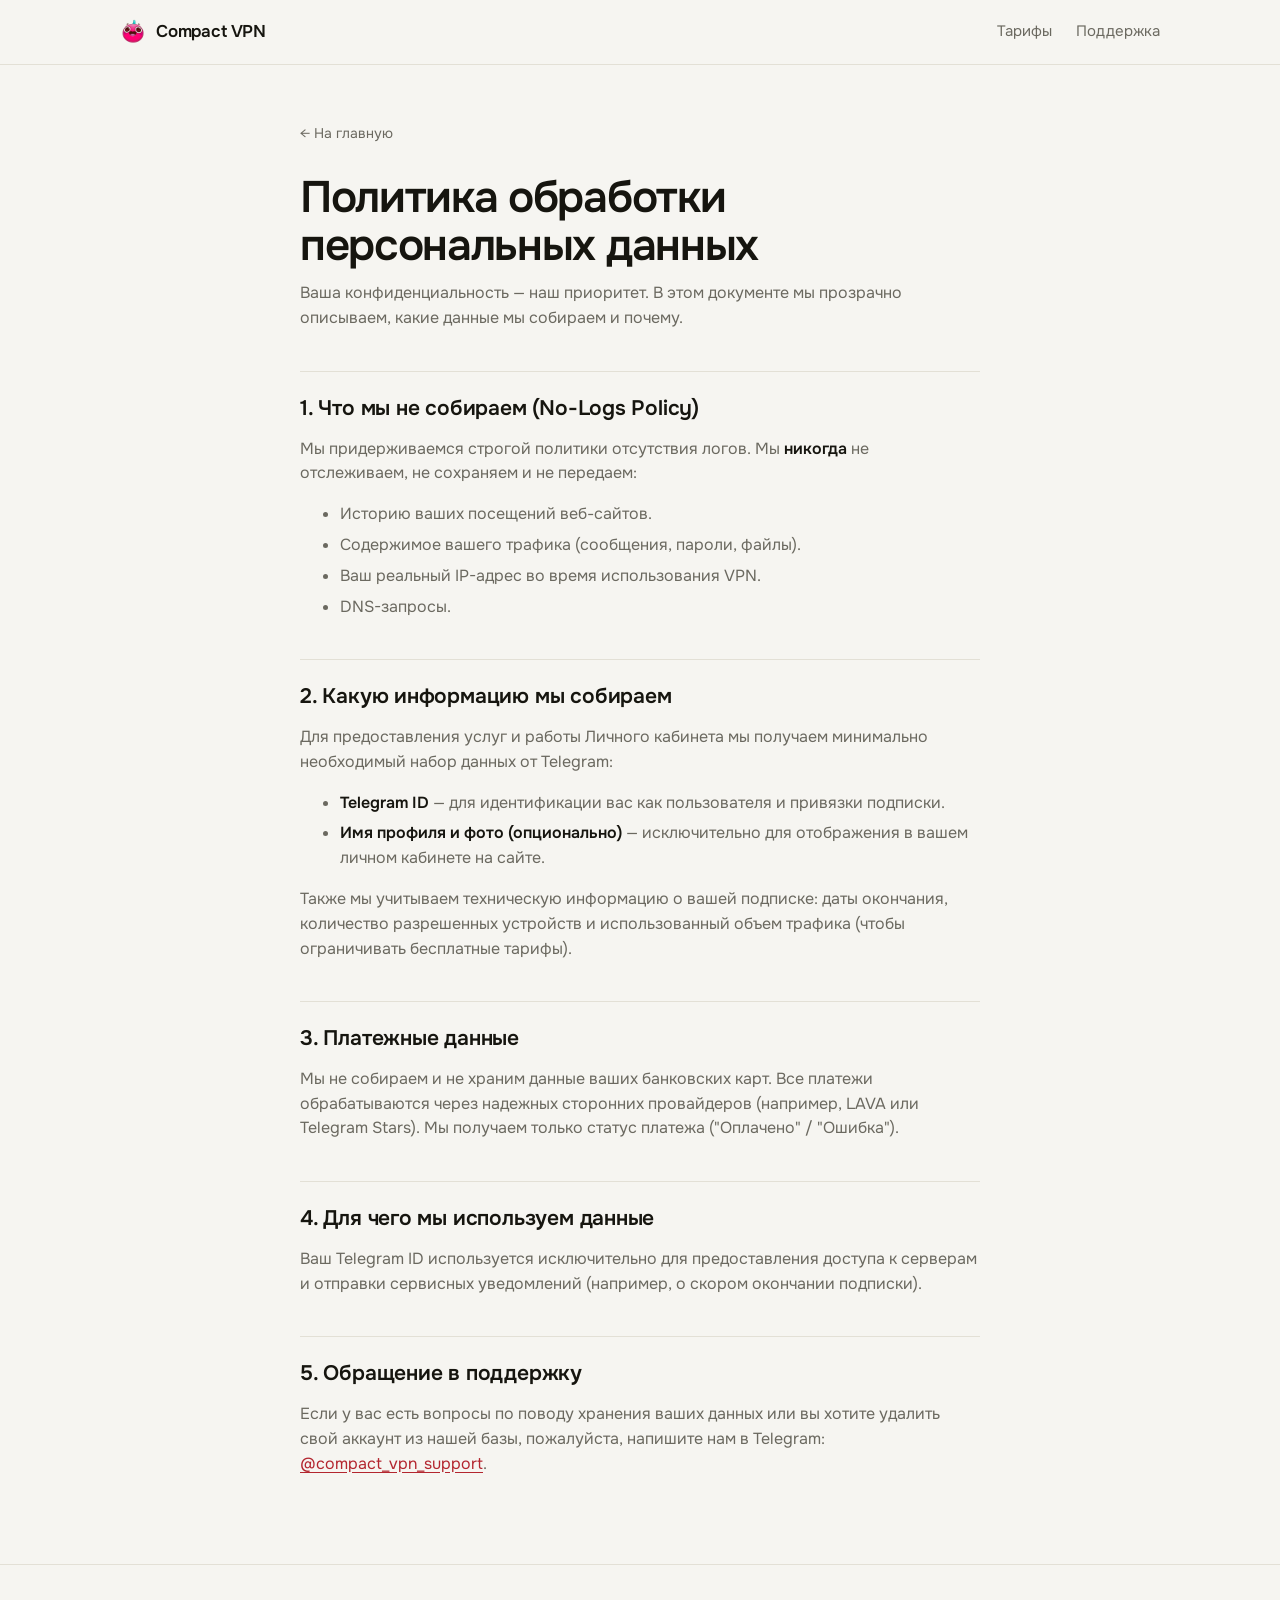
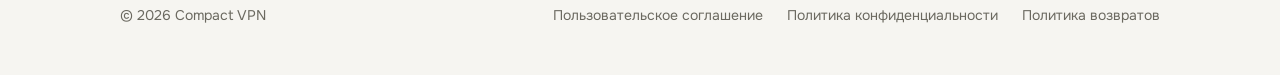
==== privacy.html @ b8360232 "Redesign site: calm neutral style instead of neon gradients Shared style.css, light/dark via system " ====
<!DOCTYPE html>
<html lang="ru">
<head>
    <meta charset="UTF-8">
    <meta name="viewport" content="width=device-width, initial-scale=1.0">
    <title>Политика обработки персональных данных — Compact VPN</title>
    <link rel="icon" type="image/png" href="favicon.png">
    <link rel="preconnect" href="https://fonts.googleapis.com">
    <link rel="preconnect" href="https://fonts.gstatic.com" crossorigin>
    <link href="https://fonts.googleapis.com/css2?family=Onest:wght@400;500;600&family=JetBrains+Mono:wght@500&display=swap" rel="stylesheet">
    <link rel="stylesheet" href="style.css?v=2">
</head>
<body>

    <header class="top">
        <div class="wrap">
            <a href="index.html" class="brand"><img src="favicon.png" alt="">Compact VPN</a>
            <nav class="nav">
                <a href="index.html#prices">Тарифы</a>
                <a href="https://t.me/compact_vpn_support">Поддержка</a>
            </nav>
        </div>
    </header>

    <main class="wrap doc">
        <a href="index.html" class="back">← На главную</a>
        <h1>Политика обработки персональных данных</h1>

                <p>Ваша конфиденциальность — наш приоритет. В этом документе мы прозрачно описываем, какие данные мы собираем и почему.</p>
                <h2>1. Что мы не собираем (No-Logs Policy)</h2>
                <p>Мы придерживаемся строгой политики отсутствия логов. Мы <strong>никогда</strong> не отслеживаем, не сохраняем и не передаем:</p>
                <ul>
                    <li>Историю ваших посещений веб-сайтов.</li>
                    <li>Содержимое вашего трафика (сообщения, пароли, файлы).</li>
                    <li>Ваш реальный IP-адрес во время использования VPN.</li>
                    <li>DNS-запросы.</li>
                </ul>
                <h2>2. Какую информацию мы собираем</h2>
                <p>Для предоставления услуг и работы Личного кабинета мы получаем минимально необходимый набор данных от Telegram:</p>
                <ul>
                    <li><strong>Telegram ID</strong> — для идентификации вас как пользователя и привязки подписки.</li>
                    <li><strong>Имя профиля и фото (опционально)</strong> — исключительно для отображения в вашем личном кабинете на сайте.</li>
                </ul>
                <p>Также мы учитываем техническую информацию о вашей подписке: даты окончания, количество разрешенных устройств и использованный объем трафика (чтобы ограничивать бесплатные тарифы).</p>
                <h2>3. Платежные данные</h2>
                <p>Мы не собираем и не храним данные ваших банковских карт. Все платежи обрабатываются через надежных сторонних провайдеров (например, LAVA или Telegram Stars). Мы получаем только статус платежа ("Оплачено" / "Ошибка").</p>
                <h2>4. Для чего мы используем данные</h2>
                <p>Ваш Telegram ID используется исключительно для предоставления доступа к серверам и отправки сервисных уведомлений (например, о скором окончании подписки).</p>
                <h2>5. Обращение в поддержку</h2>
                <p>Если у вас есть вопросы по поводу хранения ваших данных или вы хотите удалить свой аккаунт из нашей базы, пожалуйста, напишите нам в Telegram: <a href="https://t.me/compact_vpn_support">@compact_vpn_support</a>.</p>
    </main>

    <footer class="foot">
        <div class="wrap">
            <div>© 2026 Compact VPN</div>
            <nav>
                <a href="terms.html">Пользовательское соглашение</a>
                <a href="privacy.html">Политика конфиденциальности</a>
                <a href="refund.html">Политика возвратов</a>
            </nav>
        </div>
    </footer>
</body>
</html>
---- style.css ----
:root {
  --bg: #f6f5f1;
  --surface: #ffffff;
  --ink: #16150f;
  --muted: #6b6960;
  --line: #e3e0d6;
  --accent: #b3262f;
  --accent-soft: #f6e4e2;
  --ok: #2c7a4b;
  --bad: #b3262f;
  --radius: 14px;
  --font: "Onest", system-ui, -apple-system, "Segoe UI", sans-serif;
  --mono: "JetBrains Mono", ui-monospace, "SFMono-Regular", monospace;
  color-scheme: light;
}
@media (prefers-color-scheme: dark) {
  :root {
    --bg: #12120f;
    --surface: #1a1a16;
    --ink: #ecebe4;
    --muted: #9b988d;
    --line: #2c2b26;
    --accent: #e0545c;
    --accent-soft: #2d1a1a;
    --ok: #5fbb83;
    --bad: #e0545c;
    color-scheme: dark;
  }
}

* { box-sizing: border-box; }
html { -webkit-text-size-adjust: 100%; scroll-behavior: smooth; }
body {
  margin: 0;
  background: var(--bg);
  color: var(--ink);
  font: 400 16px/1.55 var(--font);
  -webkit-font-smoothing: antialiased;
}
a { color: inherit; }
img { display: block; }
::selection { background: var(--accent); color: #fff; }
:focus-visible { outline: 2px solid var(--accent); outline-offset: 2px; border-radius: 4px; }

.wrap { width: 100%; max-width: 1080px; margin: 0 auto; padding: 0 20px; }

/* Шапка */
.top { border-bottom: 1px solid var(--line); }
.top .wrap { display: flex; align-items: center; justify-content: space-between; height: 64px; gap: 16px; }
.brand { display: flex; align-items: center; gap: 10px; text-decoration: none; font-weight: 600; font-size: 17px; letter-spacing: -0.01em; white-space: nowrap; }
.brand img { width: 26px; height: 26px; border-radius: 7px; }
.nav { display: flex; gap: 24px; font-size: 15px; }
.nav a { text-decoration: none; color: var(--muted); transition: color .15s; }
.nav a:hover { color: var(--ink); }
@media (max-width: 560px) { .nav .hide-sm { display: none; } .nav { gap: 16px; } }

/* Кнопки */
.btn {
  display: inline-flex; align-items: center; justify-content: center; gap: 10px;
  height: 48px; padding: 0 22px; border-radius: 10px;
  font: 500 15px/1 var(--font); text-decoration: none; white-space: nowrap;
  border: 1px solid transparent; transition: background .15s, border-color .15s, color .15s;
}
.btn svg { width: 18px; height: 18px; flex: none; }
.btn-primary { background: var(--ink); color: var(--bg); }
.btn-primary:hover { background: var(--accent); color: #fff; }
.btn-ghost { border-color: var(--line); background: var(--surface); }
.btn-ghost:hover { border-color: var(--ink); }
.btn-block { width: 100%; }

/* Первый экран */
.hero { padding-top: 72px; padding-bottom: 64px; display: grid; grid-template-columns: 1.25fr 1fr; gap: 56px; align-items: end; }
.hero h1 { font-size: clamp(36px, 5.6vw, 60px); line-height: 1.04; letter-spacing: -0.035em; font-weight: 600; margin: 0 0 20px; }
.hero h1 em { font-style: normal; color: var(--accent); }
.lead { font-size: 18px; color: var(--muted); max-width: 34em; margin: 0 0 32px; }
.actions { display: flex; flex-wrap: wrap; gap: 12px; }
.meta { margin-top: 28px; font-size: 14px; color: var(--muted); display: flex; flex-wrap: wrap; gap: 6px 18px; }
.meta b { color: var(--ink); font-weight: 500; }

.steps { list-style: none; margin: 0; padding: 0; border-top: 1px solid var(--ink); }
.steps li { display: grid; grid-template-columns: 40px 1fr; padding: 18px 0; border-bottom: 1px solid var(--line); }
.steps .n { font: 500 13px/1.6 var(--mono); color: var(--accent); }
.steps h3 { margin: 0 0 2px; font-size: 16px; font-weight: 600; }
.steps p { margin: 0; color: var(--muted); font-size: 14px; }
.steps-title { font-size: 13px; text-transform: uppercase; letter-spacing: .08em; color: var(--muted); margin: 0 0 12px; font-weight: 500; }

@media (max-width: 860px) {
  .hero { grid-template-columns: 1fr; gap: 48px; padding-top: 48px; padding-bottom: 40px; }
  .actions .btn { flex: 1 1 200px; }
}

/* Разделы */
.section { padding: 64px 0; border-top: 1px solid var(--line); }
.section-head { display: flex; justify-content: space-between; align-items: end; gap: 24px; flex-wrap: wrap; margin-bottom: 32px; }
.section h2 { font-size: clamp(26px, 3.4vw, 36px); letter-spacing: -0.025em; line-height: 1.1; font-weight: 600; margin: 0 0 8px; }
.section-head p { margin: 0; color: var(--muted); }

/* Переключатель периода */
.seg { display: inline-flex; padding: 4px; background: var(--surface); border: 1px solid var(--line); border-radius: 12px; }
.seg button {
  font: 500 14px/1 var(--font); color: var(--muted); background: none; border: 0;
  padding: 10px 14px; border-radius: 8px; cursor: pointer; transition: background .15s, color .15s;
}
.seg button:hover { color: var(--ink); }
.seg button[aria-pressed="true"] { background: var(--ink); color: var(--bg); }
@media (max-width: 480px) { .seg { display: flex; width: 100%; } .seg button { flex: 1; padding: 10px 6px; } }

/* Тарифы */
.plans { display: grid; grid-template-columns: repeat(3, 1fr); background: var(--surface); border: 1px solid var(--line); border-radius: var(--radius); overflow: hidden; }
.plan { padding: 28px; display: flex; flex-direction: column; border-left: 1px solid var(--line); position: relative; }
.plan:first-child { border-left: 0; }
.plan.featured { box-shadow: inset 0 3px 0 var(--accent); }
.plan .tag { font-size: 13px; color: var(--muted); margin-bottom: 6px; display: flex; gap: 8px; align-items: center; }
.plan .tag .pill { background: var(--accent-soft); color: var(--accent); padding: 2px 8px; border-radius: 99px; font-size: 12px; font-weight: 500; }
.plan h3 { margin: 0 0 8px; font-size: 22px; font-weight: 600; letter-spacing: -0.01em; }
.plan .desc { color: var(--muted); font-size: 14px; margin: 0 0 28px; flex: 1; }
.price { display: flex; align-items: baseline; gap: 6px; }
.price .num { font: 500 44px/1 var(--mono); letter-spacing: -0.04em; transition: opacity .15s; }
.price .cur { font-size: 20px; font-weight: 500; }
.price-sub { font-size: 13px; color: var(--muted); margin: 8px 0 22px; min-height: 20px; }
.price-sub .save { color: var(--ok); font-weight: 500; }
@media (max-width: 820px) {
  .plans { grid-template-columns: 1fr; }
  .plan { border-left: 0; border-top: 1px solid var(--line); }
  .plan:first-child { border-top: 0; }
}

/* Статус серверов */
.status { background: var(--surface); border: 1px solid var(--line); border-radius: var(--radius); overflow: hidden; }
.status table { width: 100%; border-collapse: collapse; font-size: 14px; }
.status th { text-align: left; font-weight: 500; color: var(--muted); font-size: 12px; text-transform: uppercase; letter-spacing: .06em; padding: 14px 20px; border-bottom: 1px solid var(--line); }
.status td { padding: 16px 20px; border-bottom: 1px solid var(--line); vertical-align: middle; }
.status tr:last-child td { border-bottom: 0; }
.status .num { font-family: var(--mono); font-variant-numeric: tabular-nums; }
.status .r { text-align: right; }
.srv-name { font-weight: 500; font-size: 15px; }
.state { display: inline-flex; align-items: center; gap: 8px; font-size: 13px; }
.dot { width: 8px; height: 8px; border-radius: 50%; background: var(--ok); }
.state.off { color: var(--bad); }
.state.off .dot { background: var(--bad); }
.bar { display: flex; align-items: center; gap: 10px; }
.bar .track { width: 72px; height: 4px; background: var(--line); border-radius: 2px; overflow: hidden; }
.bar .fill { height: 100%; background: var(--ink); }
.row-off td:not(:first-child):not(:nth-child(2)) { opacity: .35; }
.status-note { padding: 28px 20px; color: var(--muted); font-size: 14px; text-align: center; }
.status-foot { margin-top: 12px; font-size: 13px; color: var(--muted); }
@media (max-width: 640px) {
  .status .hide-sm { display: none; }
  .status th, .status td { padding: 14px 16px; }
}

/* Преимущества */
.features { display: grid; grid-template-columns: repeat(3, 1fr); gap: 40px; }
.features h3 { font-size: 17px; font-weight: 600; margin: 0 0 8px; padding-top: 16px; border-top: 1px solid var(--ink); }
.features p { margin: 0; color: var(--muted); font-size: 15px; }
@media (max-width: 760px) { .features { grid-template-columns: 1fr; gap: 28px; } }

/* Подвал */
.foot { border-top: 1px solid var(--line); padding: 40px 0 48px; font-size: 14px; color: var(--muted); }
.foot .wrap { display: flex; justify-content: space-between; gap: 24px 40px; flex-wrap: wrap; }
.foot nav { display: flex; flex-wrap: wrap; gap: 8px 24px; }
.foot a { text-decoration: none; }
.foot a:hover { color: var(--ink); }

/* Юридические страницы */
.doc { max-width: 720px; padding: 56px 20px 72px; }
.doc .back { display: inline-block; font-size: 14px; color: var(--muted); text-decoration: none; margin-bottom: 28px; }
.doc .back:hover { color: var(--ink); }
.doc h1 { font-size: clamp(30px, 4.5vw, 44px); letter-spacing: -0.03em; line-height: 1.1; font-weight: 600; margin: 0 0 12px; }
.doc .updated { color: var(--muted); font-size: 14px; margin: 0 0 40px; }
.doc h2 { font-size: 21px; font-weight: 600; letter-spacing: -0.01em; margin: 40px 0 12px; padding-top: 20px; border-top: 1px solid var(--line); }
.doc h3 { font-size: 17px; font-weight: 600; margin: 24px 0 8px; }
.doc p, .doc ul, .doc ol { color: var(--muted); margin: 0 0 16px; }
.doc li { margin-bottom: 6px; }
.doc strong { color: var(--ink); font-weight: 600; }
.doc a { color: var(--accent); text-underline-offset: 3px; }

@media (prefers-reduced-motion: reduce) {
  * { transition: none !important; scroll-behavior: auto !important; }
}
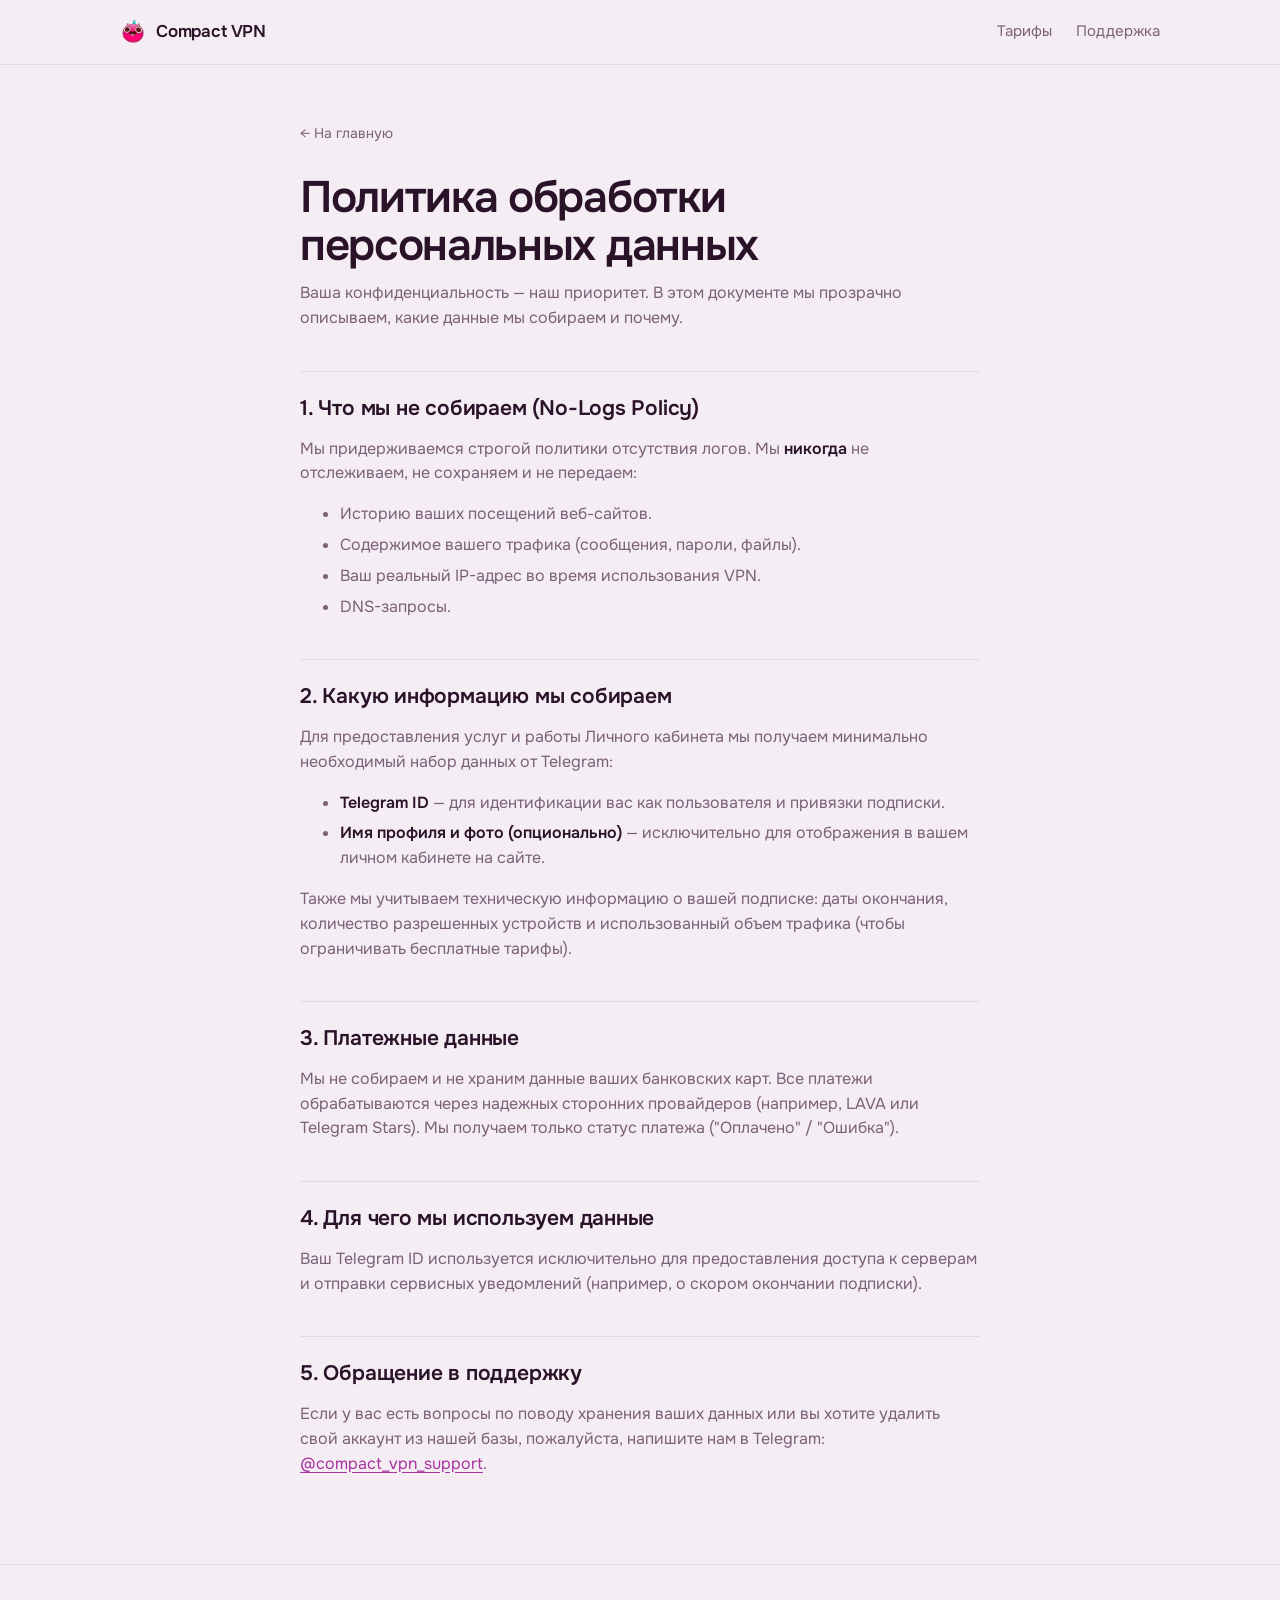
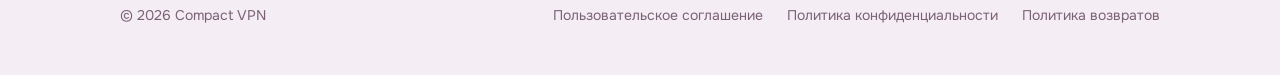
==== commit a433fec5: "Use brand pink/violet palette Co-Authored-By: Claude Opus 5.5 <noreply@anthropic.com>" ====
--- a/privacy.html
+++ b/privacy.html
@@ -8,7 +8,7 @@
     <link rel="preconnect" href="https://fonts.googleapis.com">
     <link rel="preconnect" href="https://fonts.gstatic.com" crossorigin>
     <link href="https://fonts.googleapis.com/css2?family=Onest:wght@400;500;600&family=JetBrains+Mono:wght@500&display=swap" rel="stylesheet">
-    <link rel="stylesheet" href="style.css?v=2">
+    <link rel="stylesheet" href="style.css?v=3">
 </head>
 <body>
 
--- a/style.css
+++ b/style.css
@@ -1,13 +1,19 @@
 :root {
-  --bg: #f6f5f1;
-  --surface: #ffffff;
-  --ink: #16150f;
-  --muted: #6b6960;
-  --line: #e3e0d6;
-  --accent: #b3262f;
-  --accent-soft: #f6e4e2;
+  --bg: #f5edf4;
+  --surface: #fdf8fc;
+  --ink: #2a1328;
+  --muted: #7a6177;
+  --line: #e8d6e5;
+  --accent: #a8329e;
+  --accent-hover: #8a2582;
+  --on-accent: #ffffff;
+  --accent-soft: #f3d9ee;
+  --violet: #6e43c4;
+  --plum: #2e1530;
+  --on-plum: #f8eaf5;
+  --plum-muted: #c3a6bf;
   --ok: #2c7a4b;
-  --bad: #b3262f;
+  --bad: #c0304f;
   --radius: 14px;
   --font: "Onest", system-ui, -apple-system, "Segoe UI", sans-serif;
   --mono: "JetBrains Mono", ui-monospace, "SFMono-Regular", monospace;
@@ -15,15 +21,21 @@
 }
 @media (prefers-color-scheme: dark) {
   :root {
-    --bg: #12120f;
-    --surface: #1a1a16;
-    --ink: #ecebe4;
-    --muted: #9b988d;
-    --line: #2c2b26;
-    --accent: #e0545c;
-    --accent-soft: #2d1a1a;
+    --bg: #170d19;
+    --surface: #211423;
+    --ink: #f4e7f2;
+    --muted: #ab91a7;
+    --line: #38233a;
+    --accent: #e070cf;
+    --accent-hover: #ec8fdd;
+    --on-accent: #1d0c1b;
+    --accent-soft: #3b1c38;
+    --violet: #a98af0;
+    --plum: #3a1d3e;
+    --on-plum: #f8eaf5;
+    --plum-muted: #c3a6bf;
     --ok: #5fbb83;
-    --bad: #e0545c;
+    --bad: #f0607e;
     color-scheme: dark;
   }
 }
@@ -62,8 +74,8 @@
   border: 1px solid transparent; transition: background .15s, border-color .15s, color .15s;
 }
 .btn svg { width: 18px; height: 18px; flex: none; }
-.btn-primary { background: var(--ink); color: var(--bg); }
-.btn-primary:hover { background: var(--accent); color: #fff; }
+.btn-primary { background: var(--accent); color: var(--on-accent); }
+.btn-primary:hover { background: var(--accent-hover); }
 .btn-ghost { border-color: var(--line); background: var(--surface); }
 .btn-ghost:hover { border-color: var(--ink); }
 .btn-block { width: 100%; }
@@ -77,9 +89,9 @@
 .meta { margin-top: 28px; font-size: 14px; color: var(--muted); display: flex; flex-wrap: wrap; gap: 6px 18px; }
 .meta b { color: var(--ink); font-weight: 500; }
 
-.steps { list-style: none; margin: 0; padding: 0; border-top: 1px solid var(--ink); }
+.steps { list-style: none; margin: 0; padding: 0; border-top: 2px solid var(--accent); }
 .steps li { display: grid; grid-template-columns: 40px 1fr; padding: 18px 0; border-bottom: 1px solid var(--line); }
-.steps .n { font: 500 13px/1.6 var(--mono); color: var(--accent); }
+.steps .n { font: 500 13px/1.6 var(--mono); color: var(--violet); }
 .steps h3 { margin: 0 0 2px; font-size: 16px; font-weight: 600; }
 .steps p { margin: 0; color: var(--muted); font-size: 14px; }
 .steps-title { font-size: 13px; text-transform: uppercase; letter-spacing: .08em; color: var(--muted); margin: 0 0 12px; font-weight: 500; }
@@ -102,14 +114,19 @@
   padding: 10px 14px; border-radius: 8px; cursor: pointer; transition: background .15s, color .15s;
 }
 .seg button:hover { color: var(--ink); }
-.seg button[aria-pressed="true"] { background: var(--ink); color: var(--bg); }
+.seg button[aria-pressed="true"] { background: var(--accent); color: var(--on-accent); }
 @media (max-width: 480px) { .seg { display: flex; width: 100%; } .seg button { flex: 1; padding: 10px 6px; } }
 
 /* Тарифы */
 .plans { display: grid; grid-template-columns: repeat(3, 1fr); background: var(--surface); border: 1px solid var(--line); border-radius: var(--radius); overflow: hidden; }
 .plan { padding: 28px; display: flex; flex-direction: column; border-left: 1px solid var(--line); position: relative; }
 .plan:first-child { border-left: 0; }
-.plan.featured { box-shadow: inset 0 3px 0 var(--accent); }
+.plan.featured { background: var(--plum); color: var(--on-plum); border-left-color: var(--plum); }
+.plan.featured .tag, .plan.featured .desc, .plan.featured .price-sub { color: var(--plum-muted); }
+.plan.featured .tag .pill { background: #e070cf; color: #1d0c1b; }
+.plan.featured .price-sub .save { color: #8be0a8; }
+.plan.featured .btn-primary { background: #e070cf; color: #1d0c1b; }
+.plan.featured .btn-primary:hover { background: #ec8fdd; }
 .plan .tag { font-size: 13px; color: var(--muted); margin-bottom: 6px; display: flex; gap: 8px; align-items: center; }
 .plan .tag .pill { background: var(--accent-soft); color: var(--accent); padding: 2px 8px; border-radius: 99px; font-size: 12px; font-weight: 500; }
 .plan h3 { margin: 0 0 8px; font-size: 22px; font-weight: 600; letter-spacing: -0.01em; }
@@ -140,7 +157,7 @@
 .state.off .dot { background: var(--bad); }
 .bar { display: flex; align-items: center; gap: 10px; }
 .bar .track { width: 72px; height: 4px; background: var(--line); border-radius: 2px; overflow: hidden; }
-.bar .fill { height: 100%; background: var(--ink); }
+.bar .fill { height: 100%; background: var(--accent); }
 .row-off td:not(:first-child):not(:nth-child(2)) { opacity: .35; }
 .status-note { padding: 28px 20px; color: var(--muted); font-size: 14px; text-align: center; }
 .status-foot { margin-top: 12px; font-size: 13px; color: var(--muted); }
@@ -151,7 +168,7 @@
 
 /* Преимущества */
 .features { display: grid; grid-template-columns: repeat(3, 1fr); gap: 40px; }
-.features h3 { font-size: 17px; font-weight: 600; margin: 0 0 8px; padding-top: 16px; border-top: 1px solid var(--ink); }
+.features h3 { font-size: 17px; font-weight: 600; margin: 0 0 8px; padding-top: 16px; border-top: 2px solid var(--accent); }
 .features p { margin: 0; color: var(--muted); font-size: 15px; }
 @media (max-width: 760px) { .features { grid-template-columns: 1fr; gap: 28px; } }
 
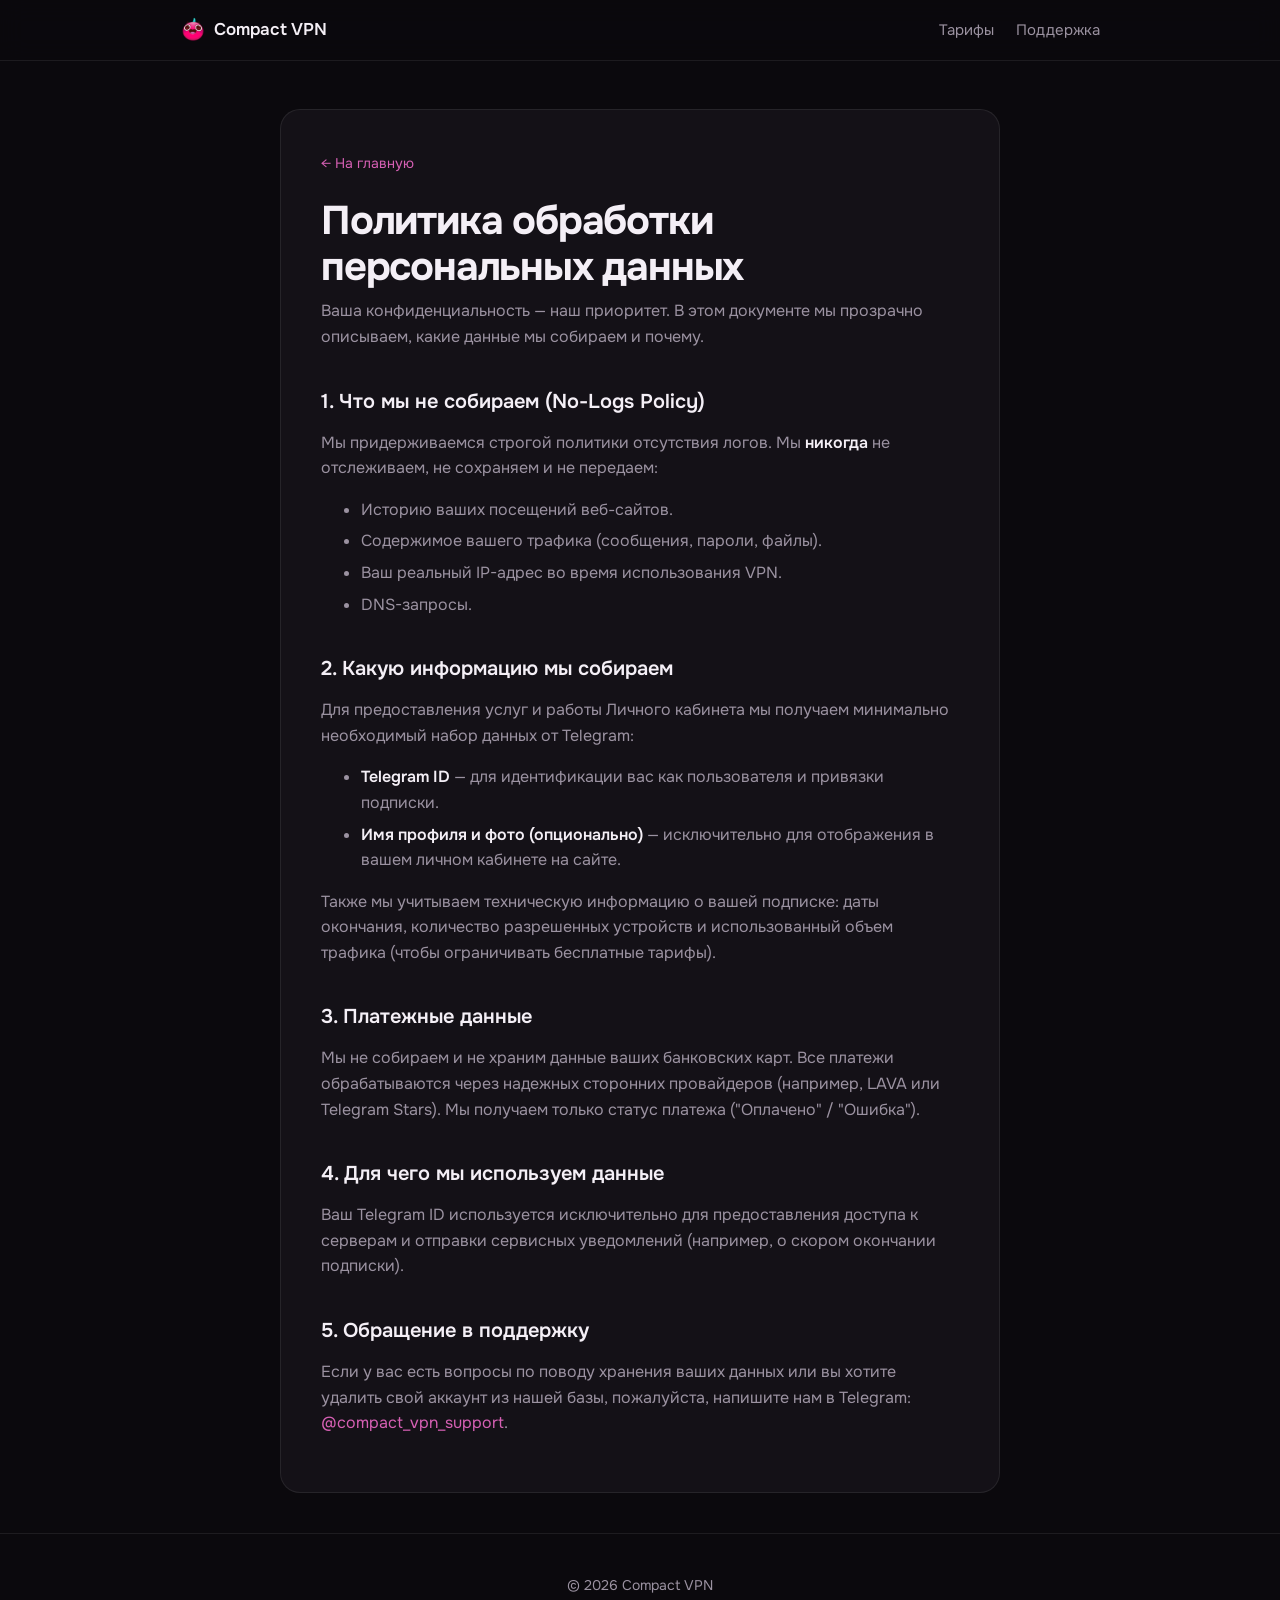
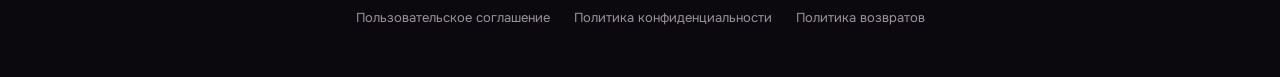
==== commit e9a91eed: "Back to the original dark layout, cleaned up Co-Authored-By: Claude Opus 5.5 <noreply@anthropic.com>" ====
--- a/privacy.html
+++ b/privacy.html
@@ -7,8 +7,8 @@
     <link rel="icon" type="image/png" href="favicon.png">
     <link rel="preconnect" href="https://fonts.googleapis.com">
     <link rel="preconnect" href="https://fonts.gstatic.com" crossorigin>
-    <link href="https://fonts.googleapis.com/css2?family=Onest:wght@400;500;600&family=JetBrains+Mono:wght@500&display=swap" rel="stylesheet">
-    <link rel="stylesheet" href="style.css?v=3">
+    <link href="https://fonts.googleapis.com/css2?family=Onest:wght@400;500;600;700&display=swap" rel="stylesheet">
+    <link rel="stylesheet" href="style.css?v=5">
 </head>
 <body>
 
@@ -22,7 +22,8 @@
         </div>
     </header>
 
-    <main class="wrap doc">
+    <main class="wrap">
+    <article class="card doc">
         <a href="index.html" class="back">← На главную</a>
         <h1>Политика обработки персональных данных</h1>
 
@@ -48,16 +49,17 @@
                 <p>Ваш Telegram ID используется исключительно для предоставления доступа к серверам и отправки сервисных уведомлений (например, о скором окончании подписки).</p>
                 <h2>5. Обращение в поддержку</h2>
                 <p>Если у вас есть вопросы по поводу хранения ваших данных или вы хотите удалить свой аккаунт из нашей базы, пожалуйста, напишите нам в Telegram: <a href="https://t.me/compact_vpn_support">@compact_vpn_support</a>.</p>
+    </article>
     </main>
 
     <footer class="foot">
         <div class="wrap">
             <div>© 2026 Compact VPN</div>
-            <nav>
+            <div class="links small">
                 <a href="terms.html">Пользовательское соглашение</a>
                 <a href="privacy.html">Политика конфиденциальности</a>
                 <a href="refund.html">Политика возвратов</a>
-            </nav>
+            </div>
         </div>
     </footer>
 </body>
--- a/style.css
+++ b/style.css
@@ -1,197 +1,148 @@
 :root {
-  --bg: #f5edf4;
-  --surface: #fdf8fc;
-  --ink: #2a1328;
-  --muted: #7a6177;
-  --line: #e8d6e5;
-  --accent: #a8329e;
-  --accent-hover: #8a2582;
+  --bg: #0b090d;
+  --surface: #141117;
+  --surface-2: #1b171f;
+  --line: rgba(255, 255, 255, 0.08);
+  --text: #f4eff6;
+  --muted: #9b92a1;
+  --accent: #d660b4;
+  --accent-hover: #e27ac4;
   --on-accent: #ffffff;
-  --accent-soft: #f3d9ee;
-  --violet: #6e43c4;
-  --plum: #2e1530;
-  --on-plum: #f8eaf5;
-  --plum-muted: #c3a6bf;
-  --ok: #2c7a4b;
-  --bad: #c0304f;
-  --radius: 14px;
+  --ok: #4ccf86;
+  --bad: #f2617a;
   --font: "Onest", system-ui, -apple-system, "Segoe UI", sans-serif;
-  --mono: "JetBrains Mono", ui-monospace, "SFMono-Regular", monospace;
-  color-scheme: light;
-}
-@media (prefers-color-scheme: dark) {
-  :root {
-    --bg: #170d19;
-    --surface: #211423;
-    --ink: #f4e7f2;
-    --muted: #ab91a7;
-    --line: #38233a;
-    --accent: #e070cf;
-    --accent-hover: #ec8fdd;
-    --on-accent: #1d0c1b;
-    --accent-soft: #3b1c38;
-    --violet: #a98af0;
-    --plum: #3a1d3e;
-    --on-plum: #f8eaf5;
-    --plum-muted: #c3a6bf;
-    --ok: #5fbb83;
-    --bad: #f0607e;
-    color-scheme: dark;
-  }
+  color-scheme: dark;
 }
 
 * { box-sizing: border-box; }
-html { -webkit-text-size-adjust: 100%; scroll-behavior: smooth; }
+html { scroll-behavior: smooth; -webkit-text-size-adjust: 100%; }
 body {
   margin: 0;
   background: var(--bg);
-  color: var(--ink);
-  font: 400 16px/1.55 var(--font);
+  color: var(--text);
+  font: 400 16px/1.6 var(--font);
   -webkit-font-smoothing: antialiased;
+  overflow-x: hidden;
 }
-a { color: inherit; }
-img { display: block; }
+a { color: inherit; text-decoration: none; }
 ::selection { background: var(--accent); color: #fff; }
-:focus-visible { outline: 2px solid var(--accent); outline-offset: 2px; border-radius: 4px; }
+:focus-visible { outline: 2px solid var(--accent); outline-offset: 2px; border-radius: 6px; }
 
-.wrap { width: 100%; max-width: 1080px; margin: 0 auto; padding: 0 20px; }
+.wrap { max-width: 960px; margin: 0 auto; padding: 0 20px; }
 
 /* Шапка */
-.top { border-bottom: 1px solid var(--line); }
-.top .wrap { display: flex; align-items: center; justify-content: space-between; height: 64px; gap: 16px; }
-.brand { display: flex; align-items: center; gap: 10px; text-decoration: none; font-weight: 600; font-size: 17px; letter-spacing: -0.01em; white-space: nowrap; }
-.brand img { width: 26px; height: 26px; border-radius: 7px; }
-.nav { display: flex; gap: 24px; font-size: 15px; }
-.nav a { text-decoration: none; color: var(--muted); transition: color .15s; }
-.nav a:hover { color: var(--ink); }
-@media (max-width: 560px) { .nav .hide-sm { display: none; } .nav { gap: 16px; } }
+.top { position: sticky; top: 0; z-index: 10; background: rgba(11, 9, 13, 0.85); backdrop-filter: saturate(140%) blur(12px); -webkit-backdrop-filter: saturate(140%) blur(12px); border-bottom: 1px solid var(--line); }
+.top .wrap { display: flex; align-items: center; justify-content: space-between; height: 60px; gap: 16px; }
+.brand { display: flex; align-items: center; gap: 8px; font-weight: 600; font-size: 17px; white-space: nowrap; }
+.nav { display: flex; gap: 22px; font-size: 15px; }
+.nav a { color: var(--muted); transition: color .15s; }
+.nav a:hover { color: var(--text); }
+@media (max-width: 520px) { .nav .hide-sm { display: none; } .nav { gap: 16px; } }
 
 /* Кнопки */
 .btn {
   display: inline-flex; align-items: center; justify-content: center; gap: 10px;
-  height: 48px; padding: 0 22px; border-radius: 10px;
-  font: 500 15px/1 var(--font); text-decoration: none; white-space: nowrap;
-  border: 1px solid transparent; transition: background .15s, border-color .15s, color .15s;
+  height: 52px; padding: 0 24px; border-radius: 14px; border: 1px solid transparent;
+  font: 600 15px/1 var(--font); white-space: nowrap; cursor: pointer;
+  transition: background .15s, border-color .15s;
 }
-.btn svg { width: 18px; height: 18px; flex: none; }
-.btn-primary { background: var(--accent); color: var(--on-accent); }
-.btn-primary:hover { background: var(--accent-hover); }
-.btn-ghost { border-color: var(--line); background: var(--surface); }
-.btn-ghost:hover { border-color: var(--ink); }
+.btn svg { width: 20px; height: 20px; flex: none; }
+.btn-accent { background: var(--accent); color: var(--on-accent); }
+.btn-accent:hover { background: var(--accent-hover); }
+.btn-soft { background: var(--surface-2); border-color: var(--line); color: var(--text); }
+.btn-soft:hover { border-color: rgba(255, 255, 255, 0.2); }
 .btn-block { width: 100%; }
 
 /* Первый экран */
-.hero { padding-top: 72px; padding-bottom: 64px; display: grid; grid-template-columns: 1.25fr 1fr; gap: 56px; align-items: end; }
-.hero h1 { font-size: clamp(36px, 5.6vw, 60px); line-height: 1.04; letter-spacing: -0.035em; font-weight: 600; margin: 0 0 20px; }
-.hero h1 em { font-style: normal; color: var(--accent); }
-.lead { font-size: 18px; color: var(--muted); max-width: 34em; margin: 0 0 32px; }
-.actions { display: flex; flex-wrap: wrap; gap: 12px; }
-.meta { margin-top: 28px; font-size: 14px; color: var(--muted); display: flex; flex-wrap: wrap; gap: 6px 18px; }
-.meta b { color: var(--ink); font-weight: 500; }
-
-.steps { list-style: none; margin: 0; padding: 0; border-top: 2px solid var(--accent); }
-.steps li { display: grid; grid-template-columns: 40px 1fr; padding: 18px 0; border-bottom: 1px solid var(--line); }
-.steps .n { font: 500 13px/1.6 var(--mono); color: var(--violet); }
-.steps h3 { margin: 0 0 2px; font-size: 16px; font-weight: 600; }
-.steps p { margin: 0; color: var(--muted); font-size: 14px; }
-.steps-title { font-size: 13px; text-transform: uppercase; letter-spacing: .08em; color: var(--muted); margin: 0 0 12px; font-weight: 500; }
-
-@media (max-width: 860px) {
-  .hero { grid-template-columns: 1fr; gap: 48px; padding-top: 48px; padding-bottom: 40px; }
-  .actions .btn { flex: 1 1 200px; }
+.hero { text-align: center; padding: 96px 0 72px; }
+.badge { display: inline-flex; align-items: center; gap: 8px; padding: 6px 14px; border: 1px solid var(--line); border-radius: 99px; font-size: 14px; color: var(--muted); margin-bottom: 28px; }
+.badge .dot { width: 7px; height: 7px; border-radius: 50%; background: var(--ok); }
+.hero h1 { font-size: clamp(36px, 7vw, 64px); line-height: 1.06; letter-spacing: -0.035em; font-weight: 700; margin: 0 0 20px; }
+.hero h1 span { color: var(--accent); }
+.hero p { color: var(--muted); font-size: 17px; max-width: 520px; margin: 0 auto 36px; }
+.hero .actions { display: flex; justify-content: center; gap: 12px; flex-wrap: wrap; }
+@media (max-width: 520px) {
+  .hero { padding: 64px 0 56px; }
+  .hero .actions .btn { width: 100%; }
 }
 
 /* Разделы */
-.section { padding: 64px 0; border-top: 1px solid var(--line); }
-.section-head { display: flex; justify-content: space-between; align-items: end; gap: 24px; flex-wrap: wrap; margin-bottom: 32px; }
-.section h2 { font-size: clamp(26px, 3.4vw, 36px); letter-spacing: -0.025em; line-height: 1.1; font-weight: 600; margin: 0 0 8px; }
-.section-head p { margin: 0; color: var(--muted); }
+.section { padding: 56px 0; }
+.section-head { text-align: center; margin-bottom: 32px; }
+.section-head h2 { font-size: clamp(26px, 4vw, 34px); letter-spacing: -0.025em; line-height: 1.15; font-weight: 700; margin: 0 0 8px; }
+.section-head p { color: var(--muted); margin: 0; font-size: 15px; }
+
+.card { background: var(--surface); border: 1px solid var(--line); border-radius: 20px; }
 
 /* Переключатель периода */
-.seg { display: inline-flex; padding: 4px; background: var(--surface); border: 1px solid var(--line); border-radius: 12px; }
-.seg button {
-  font: 500 14px/1 var(--font); color: var(--muted); background: none; border: 0;
-  padding: 10px 14px; border-radius: 8px; cursor: pointer; transition: background .15s, color .15s;
-}
-.seg button:hover { color: var(--ink); }
-.seg button[aria-pressed="true"] { background: var(--accent); color: var(--on-accent); }
-@media (max-width: 480px) { .seg { display: flex; width: 100%; } .seg button { flex: 1; padding: 10px 6px; } }
+.seg { display: inline-flex; margin-top: 24px; padding: 4px; background: var(--surface); border: 1px solid var(--line); border-radius: 14px; }
+.seg button { font: 500 14px/1 var(--font); color: var(--muted); background: none; border: 0; padding: 10px 16px; border-radius: 10px; cursor: pointer; transition: background .15s, color .15s; }
+.seg button:hover { color: var(--text); }
+.seg button[aria-pressed="true"] { background: var(--surface-2); color: var(--text); box-shadow: inset 0 0 0 1px rgba(255, 255, 255, 0.1); }
+@media (max-width: 420px) { .seg button { padding: 10px 11px; } }
 
 /* Тарифы */
-.plans { display: grid; grid-template-columns: repeat(3, 1fr); background: var(--surface); border: 1px solid var(--line); border-radius: var(--radius); overflow: hidden; }
-.plan { padding: 28px; display: flex; flex-direction: column; border-left: 1px solid var(--line); position: relative; }
-.plan:first-child { border-left: 0; }
-.plan.featured { background: var(--plum); color: var(--on-plum); border-left-color: var(--plum); }
-.plan.featured .tag, .plan.featured .desc, .plan.featured .price-sub { color: var(--plum-muted); }
-.plan.featured .tag .pill { background: #e070cf; color: #1d0c1b; }
-.plan.featured .price-sub .save { color: #8be0a8; }
-.plan.featured .btn-primary { background: #e070cf; color: #1d0c1b; }
-.plan.featured .btn-primary:hover { background: #ec8fdd; }
-.plan .tag { font-size: 13px; color: var(--muted); margin-bottom: 6px; display: flex; gap: 8px; align-items: center; }
-.plan .tag .pill { background: var(--accent-soft); color: var(--accent); padding: 2px 8px; border-radius: 99px; font-size: 12px; font-weight: 500; }
-.plan h3 { margin: 0 0 8px; font-size: 22px; font-weight: 600; letter-spacing: -0.01em; }
+.plans { display: grid; grid-template-columns: repeat(3, 1fr); gap: 16px; align-items: stretch; }
+.plan { padding: 28px; display: flex; flex-direction: column; position: relative; }
+.plan.featured { border-color: var(--accent); }
+.plan .flag { position: absolute; top: -12px; left: 28px; background: var(--accent); color: #fff; font-size: 12px; font-weight: 600; padding: 4px 10px; border-radius: 99px; }
+.plan h3 { margin: 0 0 6px; font-size: 20px; font-weight: 600; }
 .plan .desc { color: var(--muted); font-size: 14px; margin: 0 0 28px; flex: 1; }
-.price { display: flex; align-items: baseline; gap: 6px; }
-.price .num { font: 500 44px/1 var(--mono); letter-spacing: -0.04em; transition: opacity .15s; }
-.price .cur { font-size: 20px; font-weight: 500; }
-.price-sub { font-size: 13px; color: var(--muted); margin: 8px 0 22px; min-height: 20px; }
-.price-sub .save { color: var(--ok); font-weight: 500; }
-@media (max-width: 820px) {
-  .plans { grid-template-columns: 1fr; }
-  .plan { border-left: 0; border-top: 1px solid var(--line); }
-  .plan:first-child { border-top: 0; }
-}
+.price { display: flex; align-items: baseline; gap: 6px; margin-bottom: 24px; }
+.price .num { font-size: 44px; font-weight: 700; letter-spacing: -0.03em; line-height: 1; transition: opacity .15s; }
+.price .cur { font-size: 20px; font-weight: 600; }
+.price .per { color: var(--muted); font-size: 14px; margin-left: 4px; }
+@media (max-width: 760px) { .plans { grid-template-columns: 1fr; gap: 24px; } }
 
-/* Статус серверов */
-.status { background: var(--surface); border: 1px solid var(--line); border-radius: var(--radius); overflow: hidden; }
-.status table { width: 100%; border-collapse: collapse; font-size: 14px; }
-.status th { text-align: left; font-weight: 500; color: var(--muted); font-size: 12px; text-transform: uppercase; letter-spacing: .06em; padding: 14px 20px; border-bottom: 1px solid var(--line); }
-.status td { padding: 16px 20px; border-bottom: 1px solid var(--line); vertical-align: middle; }
-.status tr:last-child td { border-bottom: 0; }
-.status .num { font-family: var(--mono); font-variant-numeric: tabular-nums; }
-.status .r { text-align: right; }
-.srv-name { font-weight: 500; font-size: 15px; }
-.state { display: inline-flex; align-items: center; gap: 8px; font-size: 13px; }
-.dot { width: 8px; height: 8px; border-radius: 50%; background: var(--ok); }
+/* Серверы */
+.servers { display: grid; grid-template-columns: repeat(2, 1fr); gap: 12px; }
+.srv { padding: 20px; }
+.srv-head { display: flex; justify-content: space-between; align-items: center; margin-bottom: 16px; }
+.srv-name { font-weight: 600; }
+.state { display: inline-flex; align-items: center; gap: 6px; font-size: 13px; color: var(--ok); }
+.state::before { content: ""; width: 7px; height: 7px; border-radius: 50%; background: currentColor; }
 .state.off { color: var(--bad); }
-.state.off .dot { background: var(--bad); }
-.bar { display: flex; align-items: center; gap: 10px; }
-.bar .track { width: 72px; height: 4px; background: var(--line); border-radius: 2px; overflow: hidden; }
-.bar .fill { height: 100%; background: var(--accent); }
-.row-off td:not(:first-child):not(:nth-child(2)) { opacity: .35; }
-.status-note { padding: 28px 20px; color: var(--muted); font-size: 14px; text-align: center; }
-.status-foot { margin-top: 12px; font-size: 13px; color: var(--muted); }
-@media (max-width: 640px) {
-  .status .hide-sm { display: none; }
-  .status th, .status td { padding: 14px 16px; }
-}
+.srv.off .metrics { opacity: .35; }
+.metric { margin-bottom: 12px; }
+.metric-top { display: flex; justify-content: space-between; font-size: 13px; color: var(--muted); margin-bottom: 6px; }
+.track { height: 4px; background: rgba(255, 255, 255, 0.08); border-radius: 2px; overflow: hidden; }
+.fill { height: 100%; background: var(--accent); border-radius: 2px; transition: width .6s; }
+.conn { display: flex; justify-content: space-between; font-size: 13px; color: var(--muted); padding-top: 4px; }
+.conn b { color: var(--text); font-weight: 600; }
+.servers-note { grid-column: 1 / -1; padding: 40px 20px; text-align: center; color: var(--muted); font-size: 14px; }
+@media (max-width: 640px) { .servers { grid-template-columns: 1fr; } }
 
 /* Преимущества */
-.features { display: grid; grid-template-columns: repeat(3, 1fr); gap: 40px; }
-.features h3 { font-size: 17px; font-weight: 600; margin: 0 0 8px; padding-top: 16px; border-top: 2px solid var(--accent); }
-.features p { margin: 0; color: var(--muted); font-size: 15px; }
-@media (max-width: 760px) { .features { grid-template-columns: 1fr; gap: 28px; } }
+.features { display: grid; grid-template-columns: repeat(3, 1fr); gap: 16px; }
+.feature { padding: 24px; }
+.feature h3 { margin: 0 0 8px; font-size: 17px; font-weight: 600; }
+.feature p { margin: 0; color: var(--muted); font-size: 14px; }
+@media (max-width: 760px) { .features { grid-template-columns: 1fr; } }
 
 /* Подвал */
-.foot { border-top: 1px solid var(--line); padding: 40px 0 48px; font-size: 14px; color: var(--muted); }
-.foot .wrap { display: flex; justify-content: space-between; gap: 24px 40px; flex-wrap: wrap; }
-.foot nav { display: flex; flex-wrap: wrap; gap: 8px 24px; }
-.foot a { text-decoration: none; }
-.foot a:hover { color: var(--ink); }
+.foot { margin-top: 40px; padding: 40px 0 48px; border-top: 1px solid var(--line); text-align: center; font-size: 14px; color: var(--muted); }
+.foot .links { display: flex; justify-content: center; flex-wrap: wrap; gap: 8px 24px; margin-top: 12px; }
+.foot .links.small { font-size: 13px; }
+.foot a:hover { color: var(--text); }
 
 /* Юридические страницы */
-.doc { max-width: 720px; padding: 56px 20px 72px; }
-.doc .back { display: inline-block; font-size: 14px; color: var(--muted); text-decoration: none; margin-bottom: 28px; }
-.doc .back:hover { color: var(--ink); }
-.doc h1 { font-size: clamp(30px, 4.5vw, 44px); letter-spacing: -0.03em; line-height: 1.1; font-weight: 600; margin: 0 0 12px; }
-.doc .updated { color: var(--muted); font-size: 14px; margin: 0 0 40px; }
-.doc h2 { font-size: 21px; font-weight: 600; letter-spacing: -0.01em; margin: 40px 0 12px; padding-top: 20px; border-top: 1px solid var(--line); }
+.doc { max-width: 720px; margin: 48px auto 0; padding: 40px; }
+.doc h1 { font-size: clamp(28px, 4.5vw, 40px); letter-spacing: -0.03em; line-height: 1.15; font-weight: 700; margin: 0 0 8px; }
+.doc .updated { color: var(--muted); font-size: 14px; margin: 0 0 32px; }
+.doc h2 { font-size: 20px; font-weight: 600; margin: 36px 0 12px; }
 .doc h3 { font-size: 17px; font-weight: 600; margin: 24px 0 8px; }
 .doc p, .doc ul, .doc ol { color: var(--muted); margin: 0 0 16px; }
 .doc li { margin-bottom: 6px; }
-.doc strong { color: var(--ink); font-weight: 600; }
-.doc a { color: var(--accent); text-underline-offset: 3px; }
+.doc strong { color: var(--text); font-weight: 600; }
+.doc a { color: var(--accent); }
+.doc a:hover { text-decoration: underline; }
+@media (max-width: 560px) { .doc { padding: 24px 20px; margin-top: 24px; border-radius: 16px; } }
 
 @media (prefers-reduced-motion: reduce) {
   * { transition: none !important; scroll-behavior: auto !important; }
 }
+.back { display: inline-block; margin: 32px 0 0; font-size: 14px; color: var(--muted); }
+.back:hover { color: var(--text); }
+.doc + .back, main > .back { margin-bottom: 0; }
+.doc .back { margin: 0 0 24px; }
+.brand img { width: 26px; height: 26px; border-radius: 7px; }
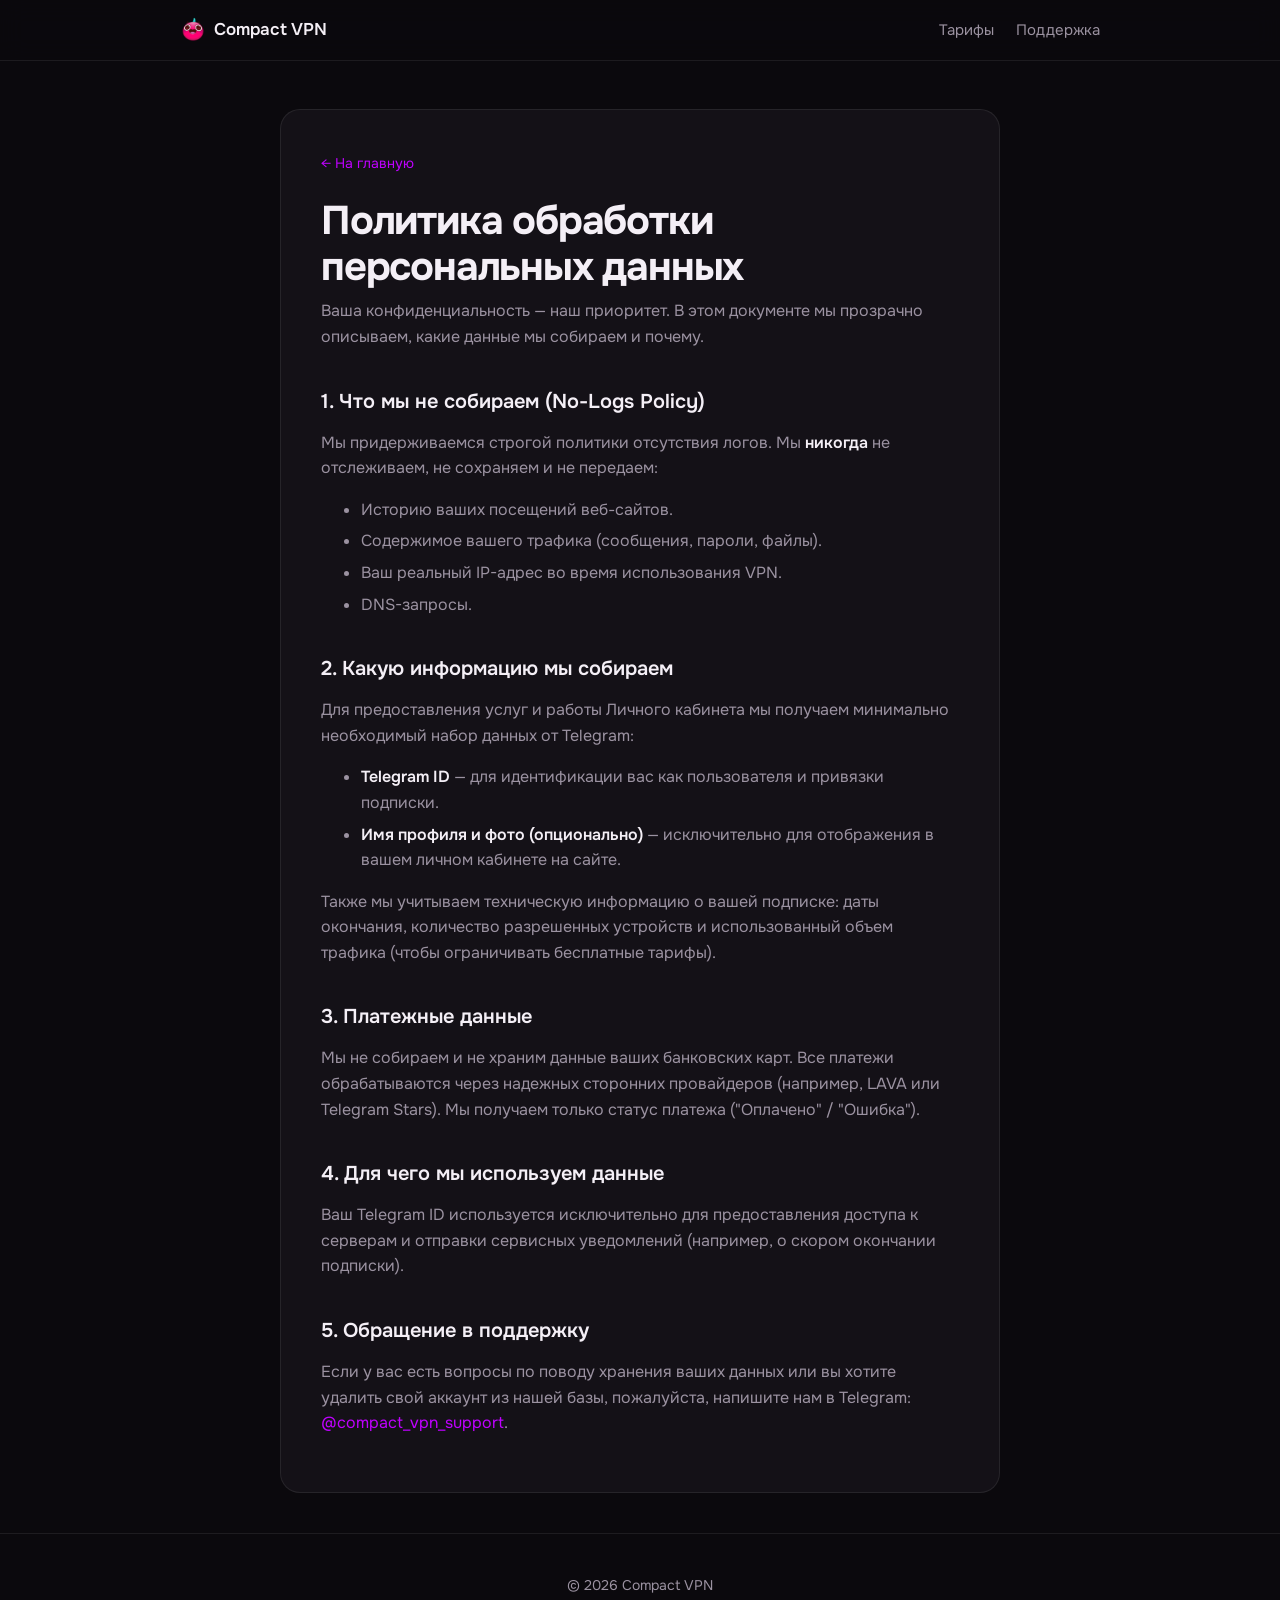
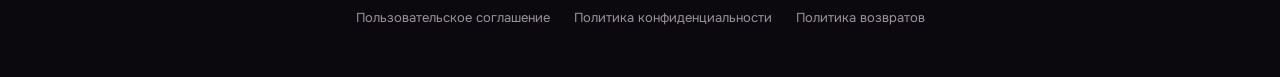
==== commit ffe91b14: "Accent: electric purple Co-Authored-By: Claude Opus 5.5 <noreply@anthropic.com>" ====
--- a/privacy.html
+++ b/privacy.html
@@ -8,7 +8,7 @@
     <link rel="preconnect" href="https://fonts.googleapis.com">
     <link rel="preconnect" href="https://fonts.gstatic.com" crossorigin>
     <link href="https://fonts.googleapis.com/css2?family=Onest:wght@400;500;600;700&display=swap" rel="stylesheet">
-    <link rel="stylesheet" href="style.css?v=5">
+    <link rel="stylesheet" href="style.css?v=6">
 </head>
 <body>
 
--- a/style.css
+++ b/style.css
@@ -5,8 +5,8 @@
   --line: rgba(255, 255, 255, 0.08);
   --text: #f4eff6;
   --muted: #9b92a1;
-  --accent: #d660b4;
-  --accent-hover: #e27ac4;
+  --accent: #bf00ff;
+  --accent-hover: #cc33ff;
   --on-accent: #ffffff;
   --ok: #4ccf86;
   --bad: #f2617a;
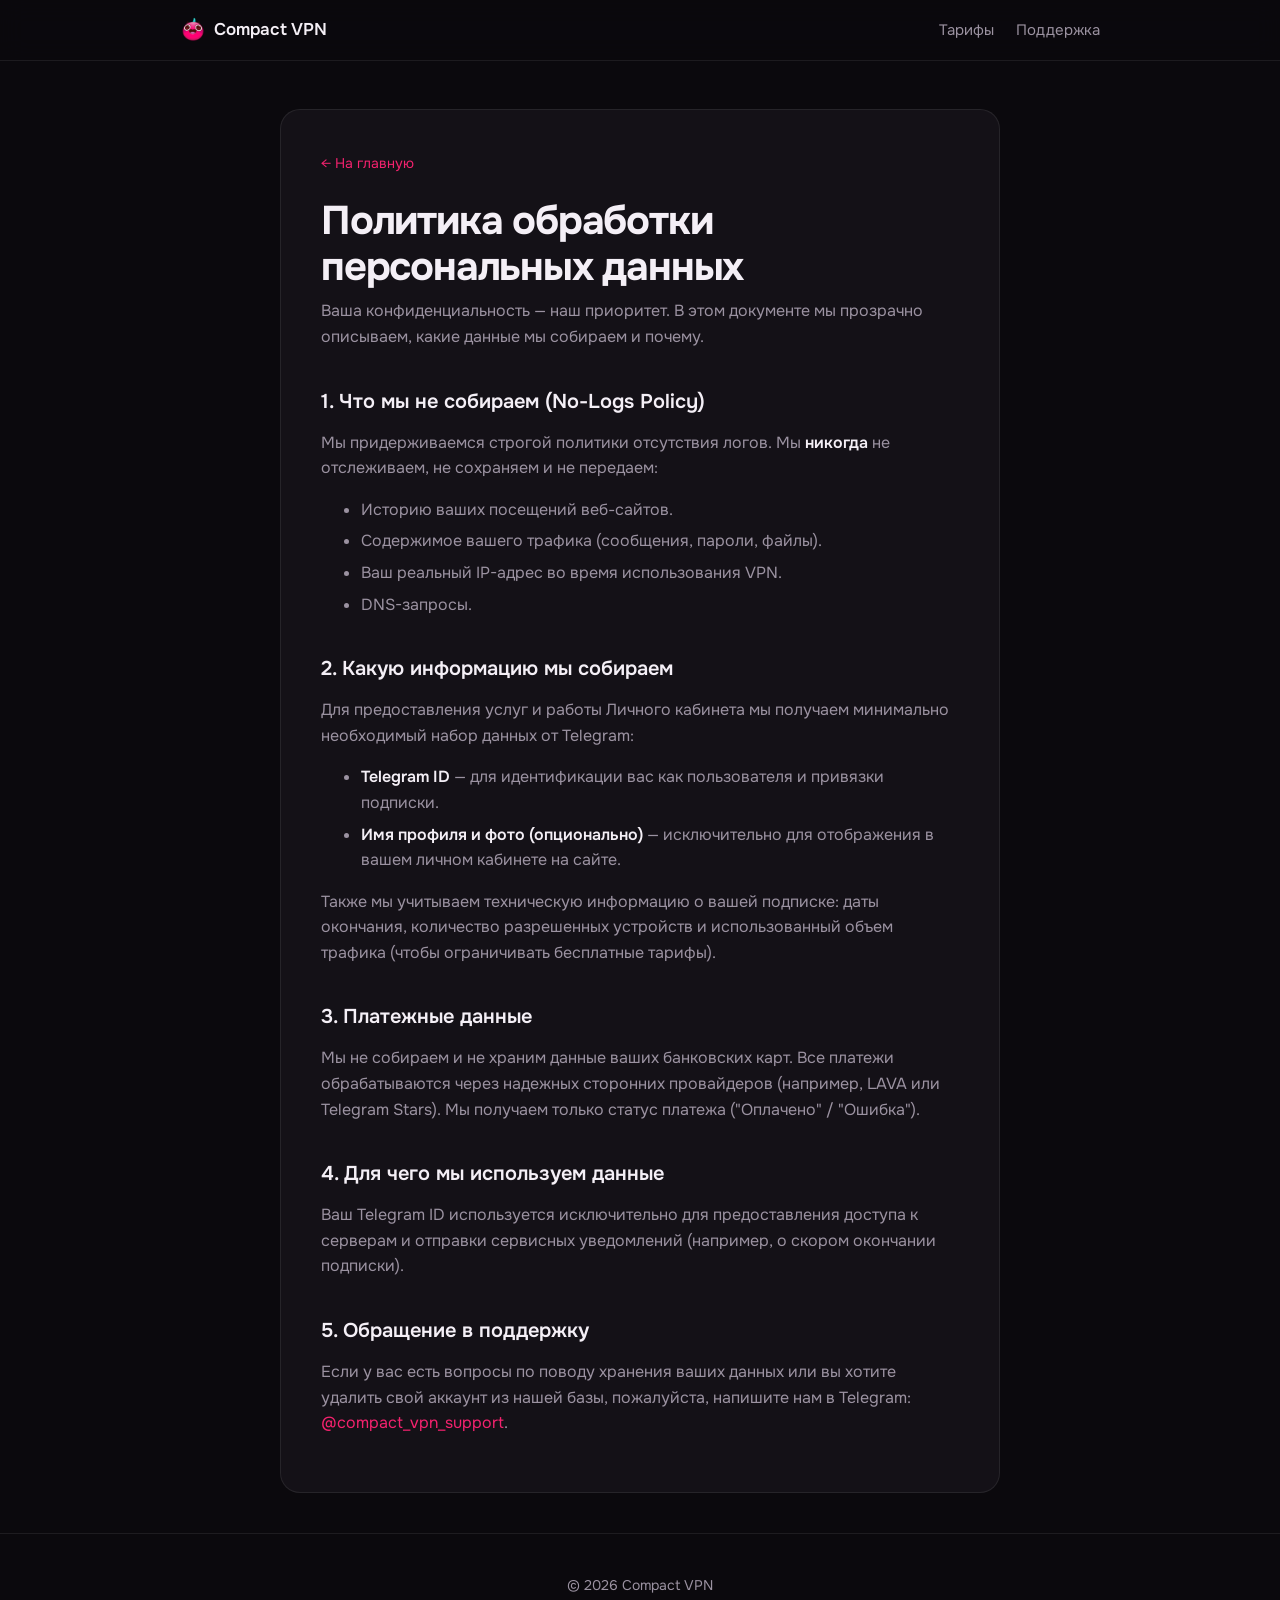
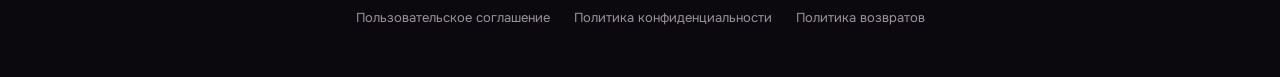
==== commit 6dca3a37: "Accent: cherry color from the logo Co-Authored-By: Claude Opus 5.5 <noreply@anthropic.com>" ====
--- a/privacy.html
+++ b/privacy.html
@@ -8,7 +8,7 @@
     <link rel="preconnect" href="https://fonts.googleapis.com">
     <link rel="preconnect" href="https://fonts.gstatic.com" crossorigin>
     <link href="https://fonts.googleapis.com/css2?family=Onest:wght@400;500;600;700&display=swap" rel="stylesheet">
-    <link rel="stylesheet" href="style.css?v=6">
+    <link rel="stylesheet" href="style.css?v=7">
 </head>
 <body>
 
--- a/style.css
+++ b/style.css
@@ -5,8 +5,8 @@
   --line: rgba(255, 255, 255, 0.08);
   --text: #f4eff6;
   --muted: #9b92a1;
-  --accent: #bf00ff;
-  --accent-hover: #cc33ff;
+  --accent: #f4226e;
+  --accent-hover: #ff4585;
   --on-accent: #ffffff;
   --ok: #4ccf86;
   --bad: #f2617a;
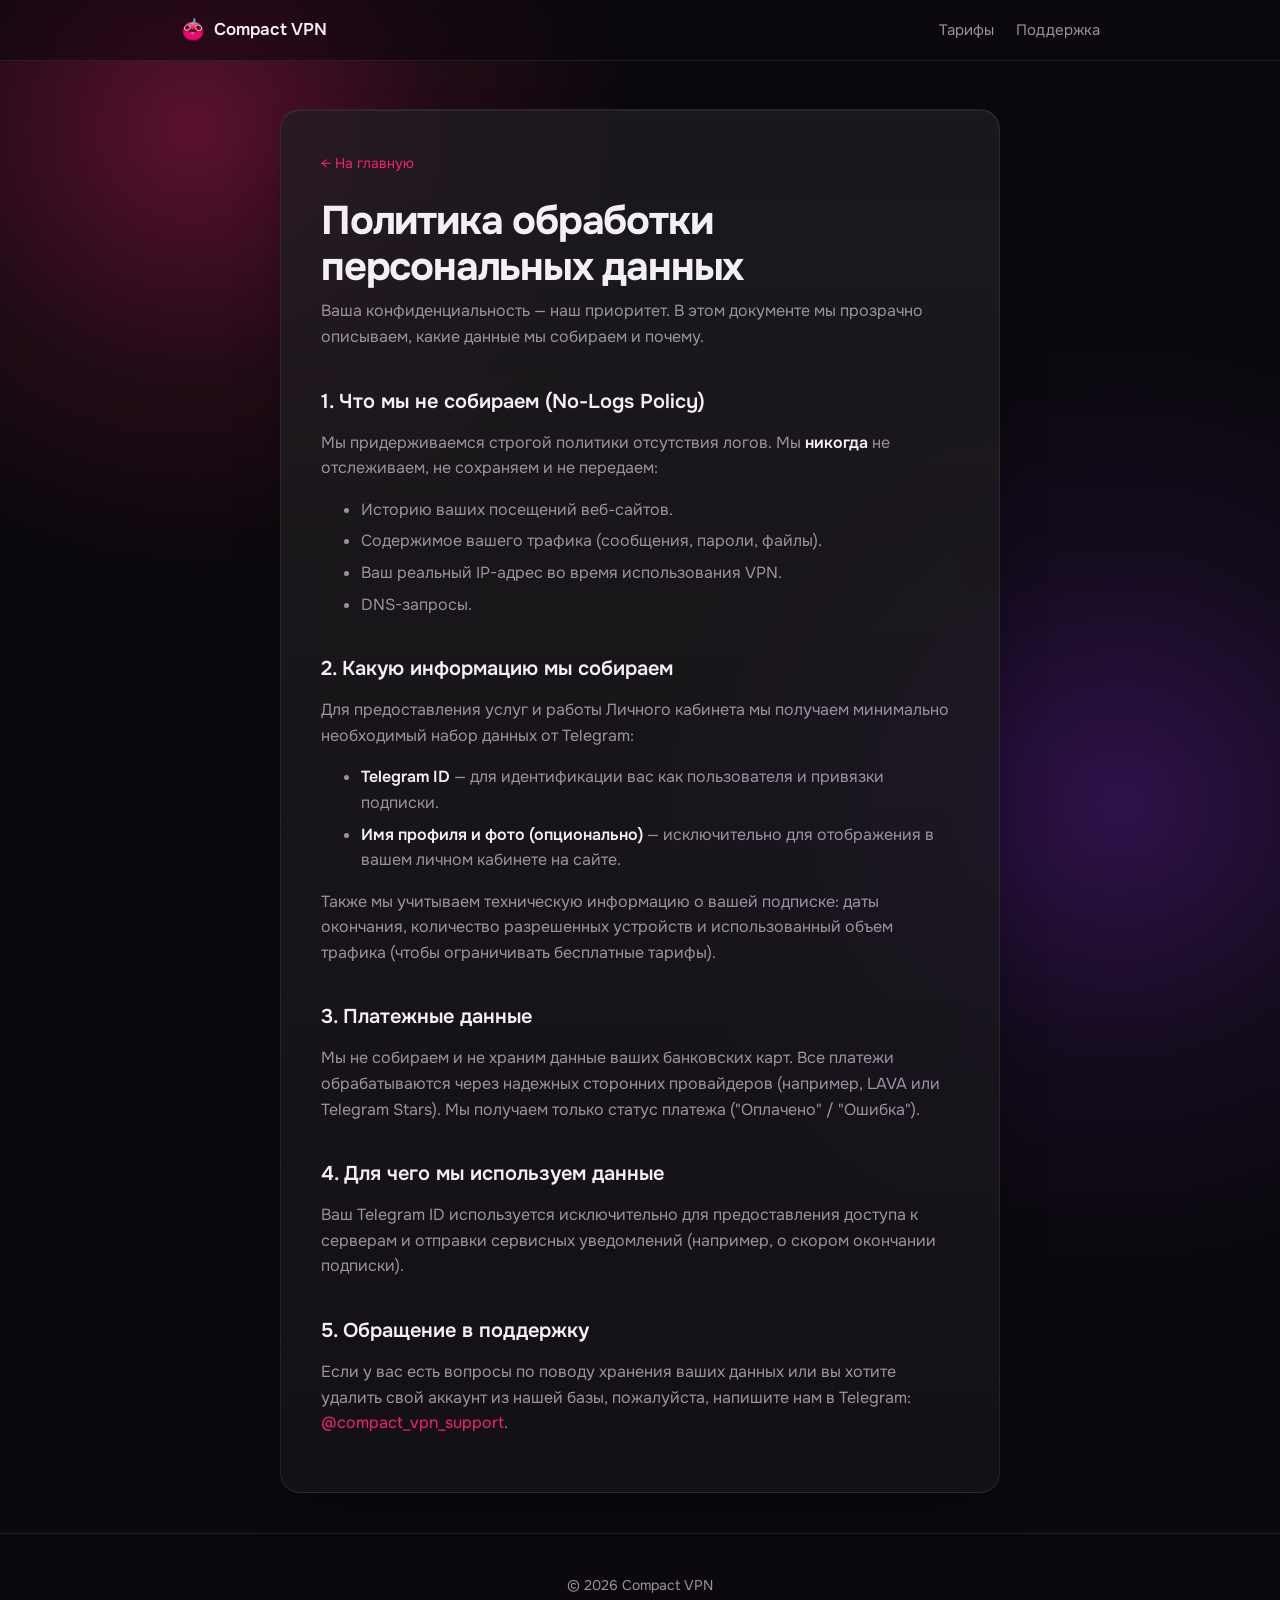
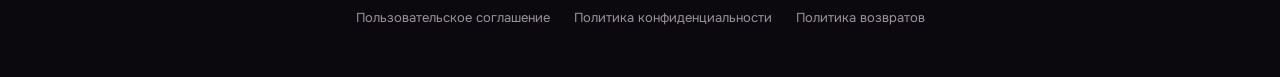
==== commit 779f33c6: "Background glows and card depth Co-Authored-By: Claude Opus 5.5 <noreply@anthropic.com>" ====
--- a/privacy.html
+++ b/privacy.html
@@ -8,7 +8,7 @@
     <link rel="preconnect" href="https://fonts.googleapis.com">
     <link rel="preconnect" href="https://fonts.gstatic.com" crossorigin>
     <link href="https://fonts.googleapis.com/css2?family=Onest:wght@400;500;600;700&display=swap" rel="stylesheet">
-    <link rel="stylesheet" href="style.css?v=7">
+    <link rel="stylesheet" href="style.css?v=9">
 </head>
 <body>
 
--- a/style.css
+++ b/style.css
@@ -30,8 +30,21 @@
 
 .wrap { max-width: 960px; margin: 0 auto; padding: 0 20px; }
 
+/* Фоновые блики */
+body::before, body::after {
+  content: ""; position: fixed; z-index: -1; pointer-events: none; border-radius: 50%;
+}
+body::before {
+  top: -25vmax; left: -20vmax; width: 70vmax; height: 70vmax;
+  background: radial-gradient(closest-side, rgba(244, 34, 110, 0.34), rgba(244, 34, 110, 0.10) 55%, transparent);
+}
+body::after {
+  bottom: -30vmax; right: -25vmax; width: 75vmax; height: 75vmax;
+  background: radial-gradient(closest-side, rgba(130, 40, 220, 0.30), rgba(130, 40, 220, 0.08) 55%, transparent);
+}
+
 /* Шапка */
-.top { position: sticky; top: 0; z-index: 10; background: rgba(11, 9, 13, 0.85); backdrop-filter: saturate(140%) blur(12px); -webkit-backdrop-filter: saturate(140%) blur(12px); border-bottom: 1px solid var(--line); }
+.top { position: sticky; top: 0; z-index: 10; background: rgba(11, 9, 13, 0.6); backdrop-filter: saturate(140%) blur(12px); -webkit-backdrop-filter: saturate(140%) blur(12px); border-bottom: 1px solid var(--line); }
 .top .wrap { display: flex; align-items: center; justify-content: space-between; height: 60px; gap: 16px; }
 .brand { display: flex; align-items: center; gap: 8px; font-weight: 600; font-size: 17px; white-space: nowrap; }
 .nav { display: flex; gap: 22px; font-size: 15px; }
@@ -44,10 +57,11 @@
   display: inline-flex; align-items: center; justify-content: center; gap: 10px;
   height: 52px; padding: 0 24px; border-radius: 14px; border: 1px solid transparent;
   font: 600 15px/1 var(--font); white-space: nowrap; cursor: pointer;
-  transition: background .15s, border-color .15s;
+  transition: background .15s, border-color .15s, transform .15s;
 }
+.btn:hover { transform: translateY(-1px); }
 .btn svg { width: 20px; height: 20px; flex: none; }
-.btn-accent { background: var(--accent); color: var(--on-accent); }
+.btn-accent { background: var(--accent); color: var(--on-accent); box-shadow: inset 0 1px 0 rgba(255, 255, 255, 0.25), 0 10px 28px -10px rgba(244, 34, 110, 0.7); }
 .btn-accent:hover { background: var(--accent-hover); }
 .btn-soft { background: var(--surface-2); border-color: var(--line); color: var(--text); }
 .btn-soft:hover { border-color: rgba(255, 255, 255, 0.2); }
@@ -58,7 +72,7 @@
 .badge { display: inline-flex; align-items: center; gap: 8px; padding: 6px 14px; border: 1px solid var(--line); border-radius: 99px; font-size: 14px; color: var(--muted); margin-bottom: 28px; }
 .badge .dot { width: 7px; height: 7px; border-radius: 50%; background: var(--ok); }
 .hero h1 { font-size: clamp(36px, 7vw, 64px); line-height: 1.06; letter-spacing: -0.035em; font-weight: 700; margin: 0 0 20px; }
-.hero h1 span { color: var(--accent); }
+.hero h1 span { color: var(--accent); text-shadow: 0 0 48px rgba(244, 34, 110, 0.35); }
 .hero p { color: var(--muted); font-size: 17px; max-width: 520px; margin: 0 auto 36px; }
 .hero .actions { display: flex; justify-content: center; gap: 12px; flex-wrap: wrap; }
 @media (max-width: 520px) {
@@ -72,10 +86,15 @@
 .section-head h2 { font-size: clamp(26px, 4vw, 34px); letter-spacing: -0.025em; line-height: 1.15; font-weight: 700; margin: 0 0 8px; }
 .section-head p { color: var(--muted); margin: 0; font-size: 15px; }
 
-.card { background: var(--surface); border: 1px solid var(--line); border-radius: 20px; }
+.card {
+  background: linear-gradient(180deg, rgba(255, 255, 255, 0.045), rgba(255, 255, 255, 0.01)), rgba(20, 17, 23, 0.72);
+  backdrop-filter: blur(20px); -webkit-backdrop-filter: blur(20px);
+  border: 1px solid var(--line); border-radius: 20px;
+  box-shadow: inset 0 1px 0 rgba(255, 255, 255, 0.06), 0 24px 48px -24px rgba(0, 0, 0, 0.7);
+}
 
 /* Переключатель периода */
-.seg { display: inline-flex; margin-top: 24px; padding: 4px; background: var(--surface); border: 1px solid var(--line); border-radius: 14px; }
+.seg { display: inline-flex; margin-top: 24px; padding: 4px; background: rgba(20, 17, 23, 0.72); backdrop-filter: blur(16px); -webkit-backdrop-filter: blur(16px); border: 1px solid var(--line); border-radius: 14px; }
 .seg button { font: 500 14px/1 var(--font); color: var(--muted); background: none; border: 0; padding: 10px 16px; border-radius: 10px; cursor: pointer; transition: background .15s, color .15s; }
 .seg button:hover { color: var(--text); }
 .seg button[aria-pressed="true"] { background: var(--surface-2); color: var(--text); box-shadow: inset 0 0 0 1px rgba(255, 255, 255, 0.1); }
@@ -84,7 +103,7 @@
 /* Тарифы */
 .plans { display: grid; grid-template-columns: repeat(3, 1fr); gap: 16px; align-items: stretch; }
 .plan { padding: 28px; display: flex; flex-direction: column; position: relative; }
-.plan.featured { border-color: var(--accent); }
+.plan.featured { border-color: rgba(244, 34, 110, 0.6); box-shadow: inset 0 1px 0 rgba(255, 255, 255, 0.08), 0 24px 64px -24px rgba(244, 34, 110, 0.45); }
 .plan .flag { position: absolute; top: -12px; left: 28px; background: var(--accent); color: #fff; font-size: 12px; font-weight: 600; padding: 4px 10px; border-radius: 99px; }
 .plan h3 { margin: 0 0 6px; font-size: 20px; font-weight: 600; }
 .plan .desc { color: var(--muted); font-size: 14px; margin: 0 0 28px; flex: 1; }
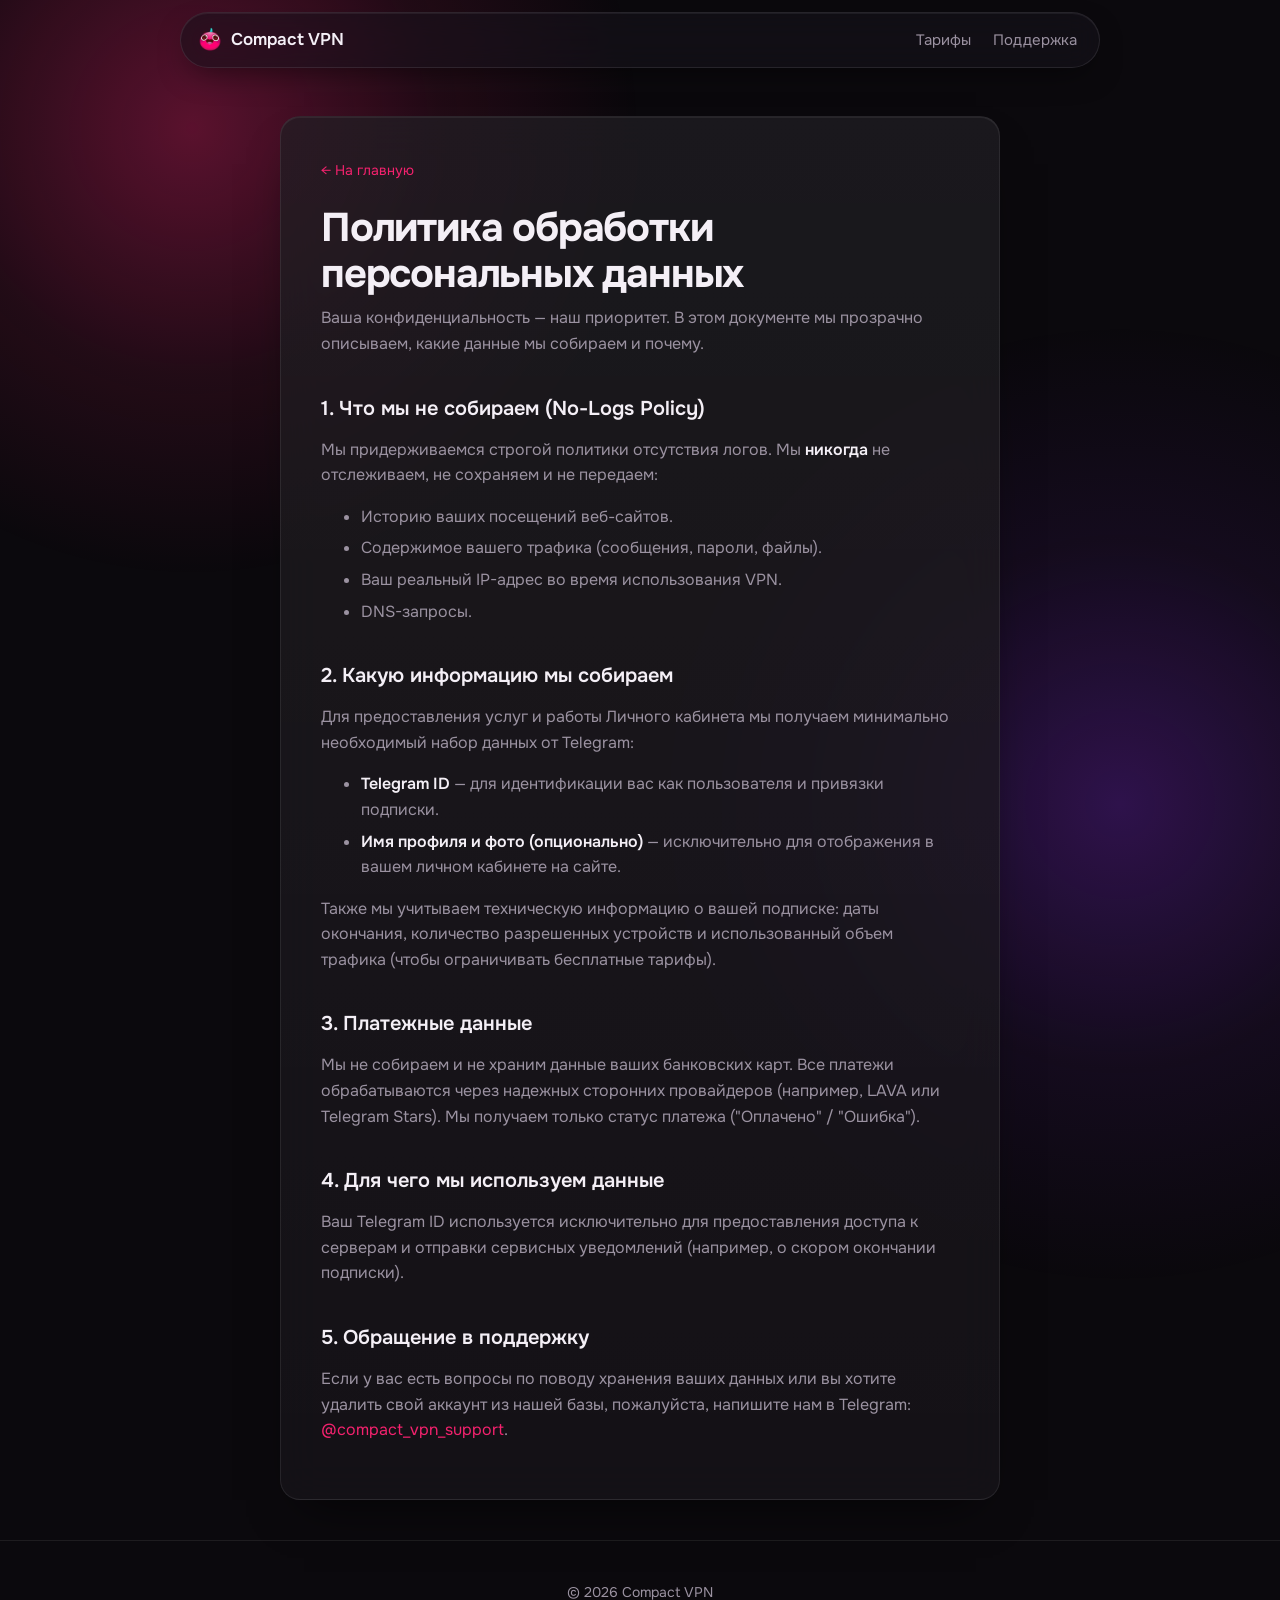
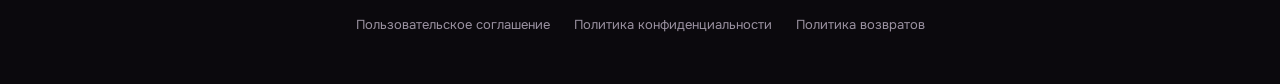
==== commit 083c6cba: "Add /gemini status page; site style updates" ====
--- a/privacy.html
+++ b/privacy.html
@@ -8,7 +8,7 @@
     <link rel="preconnect" href="https://fonts.googleapis.com">
     <link rel="preconnect" href="https://fonts.gstatic.com" crossorigin>
     <link href="https://fonts.googleapis.com/css2?family=Onest:wght@400;500;600;700&display=swap" rel="stylesheet">
-    <link rel="stylesheet" href="style.css?v=9">
+    <link rel="stylesheet" href="style.css?v=12">
 </head>
 <body>
 
--- a/style.css
+++ b/style.css
@@ -44,13 +44,19 @@
 }
 
 /* Шапка */
-.top { position: sticky; top: 0; z-index: 10; background: rgba(11, 9, 13, 0.6); backdrop-filter: saturate(140%) blur(12px); -webkit-backdrop-filter: saturate(140%) blur(12px); border-bottom: 1px solid var(--line); }
-.top .wrap { display: flex; align-items: center; justify-content: space-between; height: 60px; gap: 16px; }
+.top { position: sticky; top: 0; z-index: 10; padding: 12px 16px 0; }
+.top .wrap {
+  display: flex; align-items: center; justify-content: space-between; gap: 16px;
+  max-width: 920px; height: 56px; padding: 0 22px 0 16px; border-radius: 99px;
+  background: rgba(22, 18, 26, 0.62); backdrop-filter: blur(18px) saturate(140%); -webkit-backdrop-filter: blur(18px) saturate(140%);
+  border: 1px solid rgba(255, 255, 255, 0.09);
+  box-shadow: inset 0 1px 0 rgba(255, 255, 255, 0.06), 0 12px 32px -12px rgba(0, 0, 0, 0.6);
+}
 .brand { display: flex; align-items: center; gap: 8px; font-weight: 600; font-size: 17px; white-space: nowrap; }
 .nav { display: flex; gap: 22px; font-size: 15px; }
 .nav a { color: var(--muted); transition: color .15s; }
 .nav a:hover { color: var(--text); }
-@media (max-width: 520px) { .nav .hide-sm { display: none; } .nav { gap: 16px; } }
+@media (max-width: 520px) { .nav .hide-sm { display: none; } .nav { gap: 14px; font-size: 14px; } .top .wrap { padding: 0 18px 0 12px; } .brand { font-size: 16px; } }
 
 /* Кнопки */
 .btn {
@@ -68,7 +74,7 @@
 .btn-block { width: 100%; }
 
 /* Первый экран */
-.hero { text-align: center; padding: 96px 0 72px; }
+.hero { text-align: center; padding: 80px 0 72px; }
 .badge { display: inline-flex; align-items: center; gap: 8px; padding: 6px 14px; border: 1px solid var(--line); border-radius: 99px; font-size: 14px; color: var(--muted); margin-bottom: 28px; }
 .badge .dot { width: 7px; height: 7px; border-radius: 50%; background: var(--ok); }
 .hero h1 { font-size: clamp(36px, 7vw, 64px); line-height: 1.06; letter-spacing: -0.035em; font-weight: 700; margin: 0 0 20px; }
@@ -165,3 +171,27 @@
 .doc + .back, main > .back { margin-bottom: 0; }
 .doc .back { margin: 0 0 24px; }
 .brand img { width: 26px; height: 26px; border-radius: 7px; }
+
+/* Компактные карточки на телефоне */
+@media (max-width: 640px) {
+  .card { backdrop-filter: none; -webkit-backdrop-filter: none; background: linear-gradient(180deg, rgba(255, 255, 255, 0.045), rgba(255, 255, 255, 0.01)), rgba(20, 17, 23, 0.9); border-radius: 18px; }
+  .plans { gap: 14px; }
+  .plan { display: grid; grid-template-columns: 1fr auto; grid-template-areas: "t p" "d p" "b b"; column-gap: 16px; padding: 20px; }
+  .plan h3 { grid-area: t; font-size: 18px; margin: 0 0 2px; }
+  .plan .desc { grid-area: d; margin: 0 0 16px; font-size: 13px; }
+  .plan .price { grid-area: p; align-self: start; flex-wrap: wrap; justify-content: flex-end; margin: 0; max-width: 120px; }
+  .plan .price .num { font-size: 32px; }
+  .plan .price .cur { font-size: 17px; }
+  .plan .price .per { width: 100%; text-align: right; margin: 4px 0 0; font-size: 12px; }
+  .plan .btn { grid-area: b; height: 46px; }
+  .plan .flag { left: 20px; }
+  .plans .plan.featured { margin-top: 6px; }
+
+  .srv { padding: 16px; }
+  .srv-head { margin-bottom: 12px; }
+  .metrics { display: grid; grid-template-columns: 1fr 1fr auto; gap: 14px; align-items: end; }
+  .metric { margin: 0; }
+  .metric-top { font-size: 12px; margin-bottom: 5px; }
+  .conn { flex-direction: column; align-items: flex-end; gap: 1px; padding: 0; font-size: 12px; }
+  .feature { padding: 20px; }
+}
